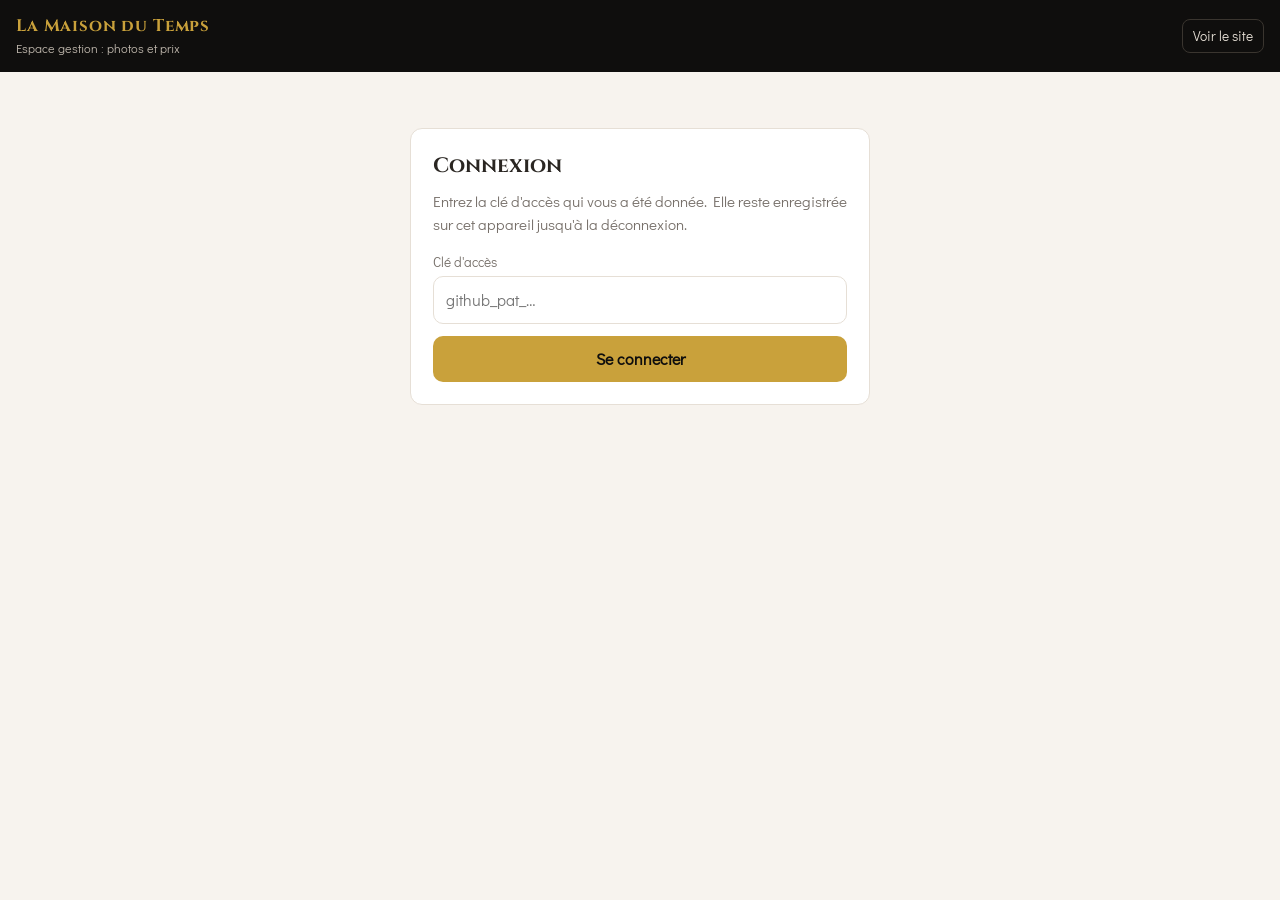
==== admin.html @ 72401de0 "Mise à jour automatique du site (2026-11-18 20:12)" ====
<!DOCTYPE html>
<html lang="fr">
<head>
  <meta charset="UTF-8">
  <meta name="viewport" content="width=device-width, initial-scale=1.0">
  <meta name="robots" content="noindex, nofollow">
  <title>Gestion — La Maison du Temps</title>
  <link rel="preconnect" href="https://fonts.googleapis.com">
  <link rel="preconnect" href="https://fonts.gstatic.com" crossorigin>
  <link href="https://fonts.googleapis.com/css2?family=Cinzel:wght@600&family=Didact+Gothic&display=swap" rel="stylesheet">
  <style>
    :root {
      --noir: #0f0e0d; --noir-2: #1b1917; --creme: #f7f3ee; --blanc: #fff;
      --or: #c9a13b; --or-fonce: #9a7a24; --texte: #2a2622; --gris: #77706a;
      --bord: #e6dfd6; --rouge: #b4463c; --vert: #2f7d4f; --rayon: 12px;
    }
    * { box-sizing: border-box; margin: 0; padding: 0; }
    body { font-family: "Didact Gothic", system-ui, sans-serif; background: var(--creme); color: var(--texte); line-height: 1.5; padding-bottom: 96px; }
    button, input, select, textarea { font: inherit; color: inherit; }
    button { cursor: pointer; border: none; background: none; }
    img { display: block; max-width: 100%; }
    [hidden] { display: none !important; }

    header { background: var(--noir); color: var(--blanc); padding: 14px 16px; display: flex; align-items: center; justify-content: space-between; gap: 12px; position: sticky; top: 0; z-index: 5; }
    header h1 { font-family: "Cinzel", serif; font-size: 1.05rem; color: var(--or); letter-spacing: .05em; }
    header small { display: block; color: #bdb5ab; font-size: .78rem; }
    header nav { display: flex; gap: 8px; flex-wrap: wrap; justify-content: flex-end; }
    header nav a, header nav button { color: #e9e2d8; font-size: .85rem; padding: 6px 10px; border: 1px solid #3a352f; border-radius: 8px; text-decoration: none; }

    main { max-width: 1100px; margin: 0 auto; padding: 16px; }

    .btn { display: inline-flex; align-items: center; justify-content: center; gap: 6px; padding: 11px 18px; border-radius: 10px; font-weight: 600; min-height: 44px; }
    .btn-or { background: var(--or); color: var(--noir); }
    .btn-or:hover { background: #d6b04c; }
    .btn-noir { background: var(--noir); color: var(--blanc); }
    .btn-ligne { border: 1px solid var(--bord); background: var(--blanc); }
    .btn-rouge { color: var(--rouge); border: 1px solid #e8c9c5; background: var(--blanc); }
    .btn:disabled { opacity: .55; cursor: wait; }

    .carte-blanche { background: var(--blanc); border: 1px solid var(--bord); border-radius: var(--rayon); padding: 22px; }

    /* Connexion */
    #connexion { max-width: 460px; margin: 40px auto; }
    #connexion h2 { font-family: "Cinzel", serif; font-size: 1.3rem; margin-bottom: 8px; }
    #connexion p { color: var(--gris); margin-bottom: 16px; font-size: .95rem; }
    label.champ { display: block; font-size: .85rem; color: var(--gris); margin-bottom: 12px; }
    label.champ > input, label.champ > select, label.champ > textarea { display: block; width: 100%; margin-top: 4px; padding: 11px 12px; border: 1px solid var(--bord); border-radius: 10px; background: var(--blanc); color: var(--texte); font-size: 1rem; }
    label.champ > textarea { min-height: 80px; resize: vertical; }
    .erreur { color: var(--rouge); font-size: .9rem; margin-top: 10px; }

    /* Barre d'outils */
    .outils { display: flex; gap: 10px; flex-wrap: wrap; align-items: center; margin-bottom: 16px; }
    .outils input, .outils select { padding: 10px 12px; border: 1px solid var(--bord); border-radius: 10px; background: var(--blanc); min-height: 44px; font-size: 1rem; }
    .outils input { flex: 1 1 220px; }
    .aide { background: #fbf6e8; border: 1px solid #eadcb0; border-radius: var(--rayon); padding: 12px 14px; margin-bottom: 16px; font-size: .92rem; }

    /* Liste produits */
    .grille { display: grid; grid-template-columns: repeat(auto-fill, minmax(250px, 1fr)); gap: 14px; }
    .produit { background: var(--blanc); border: 1px solid var(--bord); border-radius: var(--rayon); overflow: hidden; display: flex; flex-direction: column; }
    .produit.masque { opacity: .55; }
    .produit.modifie { border-color: var(--or); box-shadow: 0 0 0 2px rgba(201,161,59,.25); }
    .produit .photo { position: relative; aspect-ratio: 1; background: #eee6da; }
    .produit .photo img { width: 100%; height: 100%; object-fit: cover; }
    .produit .photo .etiquette { position: absolute; top: 8px; left: 8px; background: rgba(15,14,13,.78); color: #fff; font-size: .72rem; padding: 3px 8px; border-radius: 20px; }
    .btn-photo { position: absolute; bottom: 8px; right: 8px; background: var(--blanc); color: var(--noir); font-size: .85rem; font-weight: 600; padding: 8px 12px; border-radius: 20px; box-shadow: 0 2px 8px rgba(0,0,0,.2); cursor: pointer; }
    .produit .infos { padding: 12px 14px 14px; display: flex; flex-direction: column; gap: 8px; flex: 1; }
    .produit h3 { font-size: 1rem; line-height: 1.3; }
    .produit .meta { font-size: .8rem; color: var(--gris); }
    .prix-ligne { display: flex; align-items: center; border: 1px solid var(--bord); border-radius: 10px; overflow: hidden; }
    .prix-ligne input { flex: 1; min-width: 0; border: 0; padding: 10px 12px; font-size: 1rem; background: transparent; }
    .prix-ligne span { padding: 0 12px; color: var(--gris); font-size: .85rem; }
    .interrupteur { display: flex; align-items: center; gap: 8px; font-size: .88rem; color: var(--gris); cursor: pointer; }
    .interrupteur input { width: 18px; height: 18px; accent-color: var(--or-fonce); }
    .actions-produit { display: flex; gap: 8px; margin-top: auto; }
    .actions-produit .btn { flex: 1; padding: 8px 10px; min-height: 40px; font-size: .88rem; }

    /* Barre d'enregistrement */
    .barre { position: fixed; left: 0; right: 0; bottom: 0; background: var(--noir); color: var(--blanc); padding: 12px 16px; display: flex; align-items: center; justify-content: space-between; gap: 12px; z-index: 6; flex-wrap: wrap; }
    .barre .etat { font-size: .92rem; }
    .barre .etat.ok { color: #9be0b4; }
    .barre .etat.ko { color: #f3a49b; }

    /* Fenêtre ajout */
    dialog { border: 0; border-radius: var(--rayon); padding: 0; width: min(560px, calc(100% - 24px)); max-height: calc(100% - 24px); }
    dialog::backdrop { background: rgba(0,0,0,.55); }
    dialog form { padding: 20px; }
    dialog h2 { font-family: "Cinzel", serif; font-size: 1.15rem; margin-bottom: 14px; }
    .deux { display: grid; grid-template-columns: 1fr 1fr; gap: 0 12px; }
    .apercu { width: 120px; height: 120px; object-fit: cover; border-radius: 10px; border: 1px solid var(--bord); margin-top: 6px; background: #eee6da; }
    .pied { display: flex; justify-content: flex-end; gap: 10px; margin-top: 8px; }
    .vide { text-align: center; color: var(--gris); padding: 40px 0; }

    @media (max-width: 520px) {
      .deux { grid-template-columns: 1fr; }
      .grille { grid-template-columns: 1fr 1fr; gap: 10px; }
      .produit .infos { padding: 10px; }
      .btn-photo { font-size: .75rem; padding: 6px 9px; }
      .actions-produit { flex-direction: column; }
      .barre .btn { width: 100%; }
    }
  </style>
</head>
<body>
  <header>
    <div>
      <h1>La Maison du Temps</h1>
      <small>Espace gestion : photos et prix</small>
    </div>
    <nav>
      <a href="index.html" target="_blank" rel="noopener">Voir le site</a>
      <button id="deconnexion" hidden>Déconnexion</button>
    </nav>
  </header>

  <main>
    <!-- Connexion -->
    <section id="connexion" class="carte-blanche">
      <h2>Connexion</h2>
      <p>Entrez la clé d'accès qui vous a été donnée. Elle reste enregistrée sur cet appareil jusqu'à la déconnexion.</p>
      <form id="form-connexion">
        <label class="champ">Clé d'accès
          <input id="cle" type="password" autocomplete="current-password" required placeholder="github_pat_…">
        </label>
        <button class="btn btn-or" type="submit" style="width:100%">Se connecter</button>
        <p class="erreur" id="erreur-connexion" hidden></p>
      </form>
    </section>

    <!-- Gestion -->
    <section id="gestion" hidden>
      <div class="aide">
        Changez une photo avec <strong>📷 Photo</strong>, tapez un prix (laissez vide pour « Prix sur demande »),
        changez le nom ou la description avec <strong>✎ Nom, description…</strong>,
        puis appuyez sur <strong>Publier sur le site</strong> en bas. Le site est à jour 1 à 2 minutes après.
      </div>
      <div class="outils">
        <input id="recherche" type="search" placeholder="Rechercher un produit…">
        <select id="filtre-type">
          <option value="">Tout</option>
          <option value="montre">Montres</option>
          <option value="parfum">Parfums</option>
          <option value="bracelet">Bracelets</option>
        </select>
        <button class="btn btn-noir" id="btn-ajouter" type="button">+ Ajouter un produit</button>
      </div>
      <div class="grille" id="grille"></div>
    </section>
  </main>

  <div class="barre" id="barre" hidden>
    <span class="etat" id="etat">Aucune modification.</span>
    <button class="btn btn-or" id="btn-publier" type="button" disabled>Publier sur le site</button>
  </div>

  <!-- Ajout / modification d'un produit -->
  <dialog id="fenetre">
    <form id="form-produit" method="dialog">
      <h2 id="titre-fenetre">Ajouter un produit</h2>
      <label class="champ">Nom du produit *
        <input name="nom" required maxlength="80" placeholder="Ex. Rolex Datejust 41">
      </label>
      <div class="deux">
        <label class="champ">Catégorie
          <select name="type">
            <option value="montre">Montre</option>
            <option value="parfum">Parfum</option>
            <option value="bracelet">Bracelet</option>
          </select>
        </label>
        <label class="champ">Pour
          <select name="genre">
            <option value="homme">Homme</option>
            <option value="femme">Femme</option>
            <option value="mixte">Homme &amp; femme</option>
            <option value="enfant">Enfant</option>
          </select>
        </label>
        <label class="champ">Marque
          <input name="marque" maxlength="40" placeholder="Ex. Rolex">
        </label>
        <label class="champ" id="champ-gamme">Gamme
          <select name="gamme">
            <option value="marque">Montre de marque</option>
            <option value="prestige">Montre de prestige</option>
          </select>
        </label>
        <label class="champ">Prix (FCFA)
          <input name="prix" inputmode="numeric" placeholder="Vide = prix sur demande">
        </label>
        <label class="champ">Étiquette (facultatif)
          <input name="badge" maxlength="24" placeholder="Ex. Nouveau">
        </label>
      </div>
      <label class="champ">Description
        <textarea name="description" maxlength="400" placeholder="Quelques mots sur le produit"></textarea>
      </label>
      <label class="champ">Photo *
        <input name="photo" type="file" accept="image/*">
        <img class="apercu" id="apercu" alt="" hidden>
      </label>
      <p class="erreur" id="erreur-produit" hidden></p>
      <div class="pied">
        <button class="btn btn-ligne" type="button" id="btn-annuler">Annuler</button>
        <button class="btn btn-or" type="submit">Valider</button>
      </div>
    </form>
  </dialog>

  <script src="js/data.js"></script>
  <script src="js/admin.js"></script>
</body>
</html>
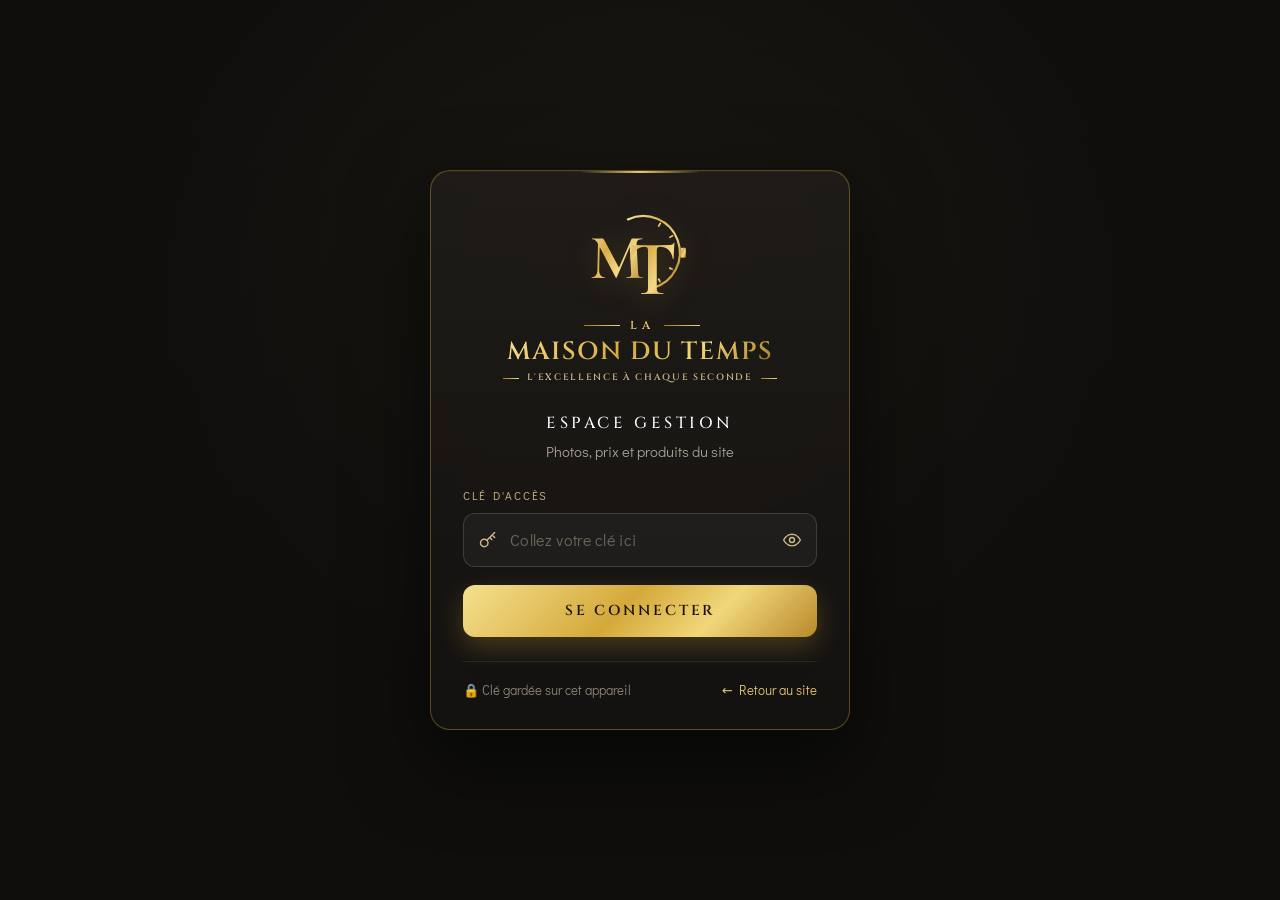
==== commit feca1046: "Mise à jour automatique du site (2026-11-18 20:22)" ====
--- a/admin.html
+++ b/admin.html
@@ -7,7 +7,7 @@
   <title>Gestion — La Maison du Temps</title>
   <link rel="preconnect" href="https://fonts.googleapis.com">
   <link rel="preconnect" href="https://fonts.gstatic.com" crossorigin>
-  <link href="https://fonts.googleapis.com/css2?family=Cinzel:wght@600&family=Didact+Gothic&display=swap" rel="stylesheet">
+  <link href="https://fonts.googleapis.com/css2?family=Cinzel:wght@500;600&family=Cormorant+Garamond:wght@700&family=Didact+Gothic&display=swap" rel="stylesheet">
   <style>
     :root {
       --noir: #0f0e0d; --noir-2: #1b1917; --creme: #f7f3ee; --blanc: #fff;
@@ -39,10 +39,59 @@
 
     .carte-blanche { background: var(--blanc); border: 1px solid var(--bord); border-radius: var(--rayon); padding: 22px; }
 
-    /* Connexion */
-    #connexion { max-width: 460px; margin: 40px auto; }
-    #connexion h2 { font-family: "Cinzel", serif; font-size: 1.3rem; margin-bottom: 8px; }
-    #connexion p { color: var(--gris); margin-bottom: 16px; font-size: .95rem; }
+    /* ---------- Écran de connexion ---------- */
+    body.page-connexion { padding-bottom: 0; background: var(--noir); }
+    body.page-connexion > header { display: none; }
+    body.page-connexion main { max-width: none; padding: 0; }
+    .ecran { min-height: 100vh; min-height: 100dvh; display: flex; align-items: center; justify-content: center; padding: 32px 16px; position: relative; overflow: hidden;
+      background: radial-gradient(ellipse at 50% 35%, rgba(201,161,59,.16), transparent 60%), var(--noir); }
+    .ecran::before { content: ""; position: absolute; inset: 0; background: var(--fond-connexion, none) center / cover no-repeat; opacity: .28; filter: grayscale(.3); }
+    .ecran::after { content: ""; position: absolute; inset: 0; background: linear-gradient(180deg, rgba(15,14,13,.55) 0%, rgba(15,14,13,.85) 70%, var(--noir) 100%); }
+    .boite { position: relative; z-index: 1; width: 100%; max-width: 420px; text-align: center; color: #efe7da;
+      background: linear-gradient(180deg, rgba(32,29,26,.86), rgba(20,18,16,.92)); border: 1px solid rgba(201,161,59,.38); border-radius: 20px;
+      padding: 40px 32px 30px; box-shadow: 0 30px 80px rgba(0,0,0,.55), inset 0 1px 0 rgba(255,255,255,.04);
+      -webkit-backdrop-filter: blur(10px); backdrop-filter: blur(10px); animation: apparition .7s ease-out both; }
+    .boite::before { content: ""; position: absolute; top: 0; left: 50%; transform: translateX(-50%); width: 120px; height: 2px; border-radius: 2px;
+      background: linear-gradient(90deg, transparent, #e8c873, transparent); }
+    @keyframes apparition { from { opacity: 0; transform: translateY(14px); } to { opacity: 1; transform: none; } }
+    @media (prefers-reduced-motion: reduce) { .boite { animation: none; } }
+
+    .marque-logo { display: flex; flex-direction: column; align-items: center; margin-bottom: 26px; }
+    .marque-logo svg { width: 104px; height: 90px; filter: drop-shadow(0 4px 14px rgba(201,161,59,.25)); }
+    .or-texte { background: linear-gradient(135deg, #f6e08e 0%, #d4a93a 45%, #f1d77a 70%, #a87a1f 100%); -webkit-background-clip: text; background-clip: text; color: transparent; }
+    .logo-la { display: flex; align-items: center; gap: 10px; font-family: "Cinzel", serif; font-weight: 600; font-size: .72rem; letter-spacing: .36em; padding-left: .36em; margin-top: 10px; color: #e3c46f; }
+    .logo-la::before, .logo-la::after, .logo-devise::before, .logo-devise::after { content: ""; height: 1px; background: linear-gradient(90deg, #a87a1f, #f1d77a); }
+    .logo-la::before, .logo-la::after { width: 36px; }
+    .logo-nom { font-family: "Cinzel", serif; font-weight: 600; font-size: 1.55rem; letter-spacing: .07em; margin: 4px 0 6px; line-height: 1.1; }
+    .logo-devise { display: flex; align-items: center; gap: 8px; font-family: "Cinzel", serif; font-size: .58rem; font-weight: 600; letter-spacing: .18em; text-transform: uppercase; color: #cdb98a; }
+    .logo-devise::before, .logo-devise::after { width: 16px; }
+
+    .boite h2 { font-family: "Cinzel", serif; font-weight: 500; font-size: 1rem; letter-spacing: .22em; text-transform: uppercase; color: #fff; margin-bottom: 6px; }
+    .boite .sous-titre { color: #a89f93; font-size: .92rem; margin-bottom: 24px; }
+    .boite form { text-align: left; }
+    .boite .libelle { display: block; font-size: .72rem; letter-spacing: .16em; text-transform: uppercase; color: #cdb98a; margin-bottom: 8px; }
+    .champ-cle { position: relative; display: flex; align-items: center; background: rgba(255,255,255,.04); border: 1px solid rgba(255,255,255,.14); border-radius: 12px; transition: border-color .2s, box-shadow .2s; }
+    .champ-cle:focus-within { border-color: var(--or); box-shadow: 0 0 0 3px rgba(201,161,59,.22); }
+    .champ-cle svg { flex-shrink: 0; width: 20px; height: 20px; margin-left: 14px; color: #cdb98a; }
+    .champ-cle input { flex: 1; min-width: 0; background: transparent; border: 0; outline: 0; color: #fff; font-size: 1rem; padding: 14px 12px; letter-spacing: .02em; }
+    .champ-cle input::placeholder { color: #6f675d; }
+    .voir { width: 44px; height: 44px; display: grid; place-items: center; color: #a89f93; border-radius: 10px; margin-right: 2px; }
+    .voir:hover, .voir:focus-visible { color: #e3c46f; }
+    .voir svg { margin: 0; }
+    .btn-connexion { width: 100%; margin-top: 18px; min-height: 52px; border-radius: 12px; font-family: "Cinzel", serif; font-weight: 600; font-size: .9rem; letter-spacing: .2em; text-transform: uppercase; color: #1a1408;
+      background: linear-gradient(135deg, #f6e08e 0%, #d4a93a 45%, #f1d77a 70%, #b8892a 100%); box-shadow: 0 10px 26px rgba(201,161,59,.28); transition: transform .15s, box-shadow .2s, filter .2s; }
+    .btn-connexion:hover { filter: brightness(1.06); box-shadow: 0 14px 32px rgba(201,161,59,.38); }
+    .btn-connexion:active { transform: translateY(1px); }
+    .btn-connexion:disabled { opacity: .7; cursor: wait; }
+    .boite .erreur { background: rgba(180,70,60,.14); border: 1px solid rgba(180,70,60,.45); color: #f3b1a8; border-radius: 10px; padding: 10px 12px; margin-top: 14px; }
+    .bas-boite { margin-top: 24px; padding-top: 18px; border-top: 1px solid rgba(255,255,255,.08); display: flex; justify-content: space-between; align-items: center; gap: 10px; font-size: .82rem; color: #8c8378; }
+    .bas-boite a { color: #e3c46f; text-decoration: none; }
+    .bas-boite a:hover { text-decoration: underline; }
+    @media (max-width: 420px) {
+      .boite { padding: 32px 20px 24px; }
+      .logo-nom { font-size: 1.25rem; }
+      .marque-logo svg { width: 88px; height: 76px; }
+    }
     label.champ { display: block; font-size: .85rem; color: var(--gris); margin-bottom: 12px; }
     label.champ > input, label.champ > select, label.champ > textarea { display: block; width: 100%; margin-top: 4px; padding: 11px 12px; border: 1px solid var(--bord); border-radius: 10px; background: var(--blanc); color: var(--texte); font-size: 1rem; }
     label.champ > textarea { min-height: 80px; resize: vertical; }
@@ -100,7 +149,7 @@
     }
   </style>
 </head>
-<body>
+<body class="page-connexion">
   <header>
     <div>
       <h1>La Maison du Temps</h1>
@@ -114,16 +163,37 @@
 
   <main>
     <!-- Connexion -->
-    <section id="connexion" class="carte-blanche">
-      <h2>Connexion</h2>
-      <p>Entrez la clé d'accès qui vous a été donnée. Elle reste enregistrée sur cet appareil jusqu'à la déconnexion.</p>
-      <form id="form-connexion">
-        <label class="champ">Clé d'accès
-          <input id="cle" type="password" autocomplete="current-password" required placeholder="github_pat_…">
-        </label>
-        <button class="btn btn-or" type="submit" style="width:100%">Se connecter</button>
-        <p class="erreur" id="erreur-connexion" hidden></p>
-      </form>
+    <section id="connexion" class="ecran">
+      <div class="boite">
+        <div class="marque-logo" aria-label="La Maison du Temps">
+          <span id="monogramme"></span>
+          <span class="logo-la">LA</span>
+          <span class="logo-nom or-texte">MAISON DU TEMPS</span>
+          <span class="logo-devise">L'excellence à chaque seconde</span>
+        </div>
+        <h2>Espace gestion</h2>
+        <p class="sous-titre">Photos, prix et produits du site</p>
+        <form id="form-connexion">
+          <label class="libelle" for="cle">Clé d'accès</label>
+          <div class="champ-cle">
+            <svg viewBox="0 0 24 24" fill="none" stroke="currentColor" stroke-width="1.7" stroke-linecap="round" stroke-linejoin="round" aria-hidden="true">
+              <circle cx="7.5" cy="15.5" r="4.5"/><path d="M10.7 12.3 20 3m-3 3 3 3m-6 0 2.5 2.5"/>
+            </svg>
+            <input id="cle" type="password" autocomplete="current-password" required placeholder="Collez votre clé ici" spellcheck="false">
+            <button class="voir" id="voir-cle" type="button" aria-label="Afficher la clé" aria-pressed="false">
+              <svg viewBox="0 0 24 24" fill="none" stroke="currentColor" stroke-width="1.7" stroke-linecap="round" stroke-linejoin="round" aria-hidden="true">
+                <path d="M2 12s3.6-7 10-7 10 7 10 7-3.6 7-10 7S2 12 2 12Z"/><circle cx="12" cy="12" r="3"/>
+              </svg>
+            </button>
+          </div>
+          <button class="btn-connexion" type="submit">Se connecter</button>
+          <p class="erreur" id="erreur-connexion" role="alert" hidden></p>
+        </form>
+        <div class="bas-boite">
+          <span>🔒 Clé gardée sur cet appareil</span>
+          <a href="index.html">← Retour au site</a>
+        </div>
+      </div>
     </section>
 
     <!-- Gestion -->
@@ -194,6 +264,9 @@
       <label class="champ">Description
         <textarea name="description" maxlength="400" placeholder="Quelques mots sur le produit"></textarea>
       </label>
+      <label class="champ">Caractéristiques (une par ligne)
+        <textarea name="details" maxlength="600" placeholder="Marque : Casio&#10;Bracelet acier&#10;Disponible en boutique"></textarea>
+      </label>
       <label class="champ">Photo *
         <input name="photo" type="file" accept="image/*">
         <img class="apercu" id="apercu" alt="" hidden>
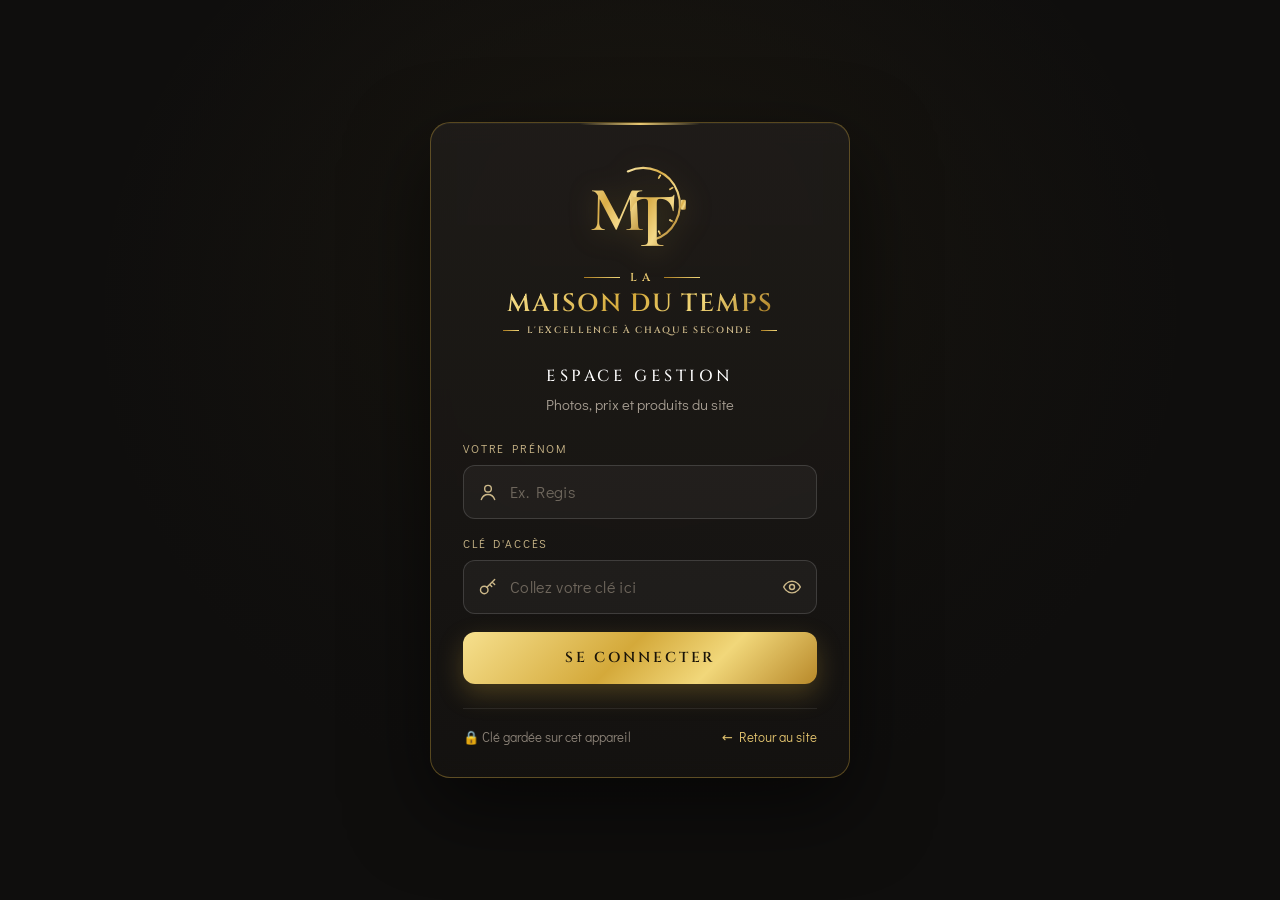
==== commit 6af75c8f: "Mise à jour automatique du site (2026-11-18 20:29)" ====
--- a/admin.html
+++ b/admin.html
@@ -115,6 +115,7 @@
     .produit .infos { padding: 12px 14px 14px; display: flex; flex-direction: column; gap: 8px; flex: 1; }
     .produit h3 { font-size: 1rem; line-height: 1.3; }
     .produit .meta { font-size: .8rem; color: var(--gris); }
+    #qui { color: var(--or); font-size: .85rem; padding: 6px 4px; align-self: center; }
     .prix-ligne { display: flex; align-items: center; border: 1px solid var(--bord); border-radius: 10px; overflow: hidden; }
     .prix-ligne input { flex: 1; min-width: 0; border: 0; padding: 10px 12px; font-size: 1rem; background: transparent; }
     .prix-ligne span { padding: 0 12px; color: var(--gris); font-size: .85rem; }
@@ -156,6 +157,7 @@
       <small>Espace gestion : photos et prix</small>
     </div>
     <nav>
+      <span id="qui" hidden></span>
       <a href="index.html" target="_blank" rel="noopener">Voir le site</a>
       <button id="deconnexion" hidden>Déconnexion</button>
     </nav>
@@ -174,6 +176,13 @@
         <h2>Espace gestion</h2>
         <p class="sous-titre">Photos, prix et produits du site</p>
         <form id="form-connexion">
+          <label class="libelle" for="prenom">Votre prénom</label>
+          <div class="champ-cle" style="margin-bottom:16px">
+            <svg viewBox="0 0 24 24" fill="none" stroke="currentColor" stroke-width="1.7" stroke-linecap="round" stroke-linejoin="round" aria-hidden="true">
+              <circle cx="12" cy="8" r="4"/><path d="M4 21c1.5-4 4.5-6 8-6s6.5 2 8 6"/>
+            </svg>
+            <input id="prenom" type="text" autocomplete="given-name" required maxlength="30" placeholder="Ex. Regis">
+          </div>
           <label class="libelle" for="cle">Clé d'accès</label>
           <div class="champ-cle">
             <svg viewBox="0 0 24 24" fill="none" stroke="currentColor" stroke-width="1.7" stroke-linecap="round" stroke-linejoin="round" aria-hidden="true">
